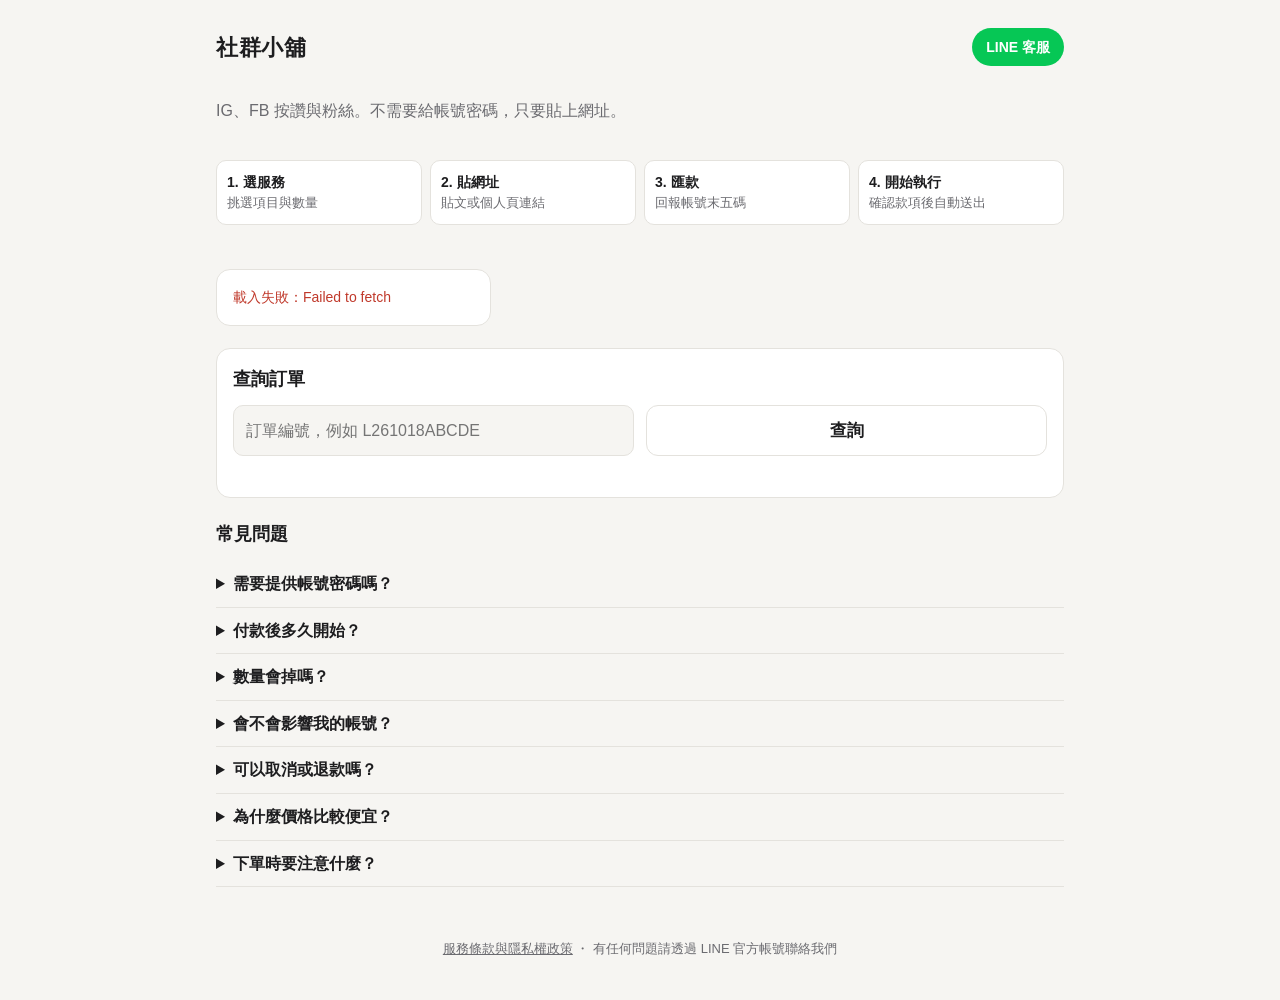
==== docs/index.html @ bbc2039a "First version: price-comparison ordering site Co-Authored-By: Claude Opus 5.5 <noreply@anthropic.com" ====
<!doctype html>
<html lang="zh-Hant">
<head>
<meta charset="utf-8">
<meta name="viewport" content="width=device-width, initial-scale=1">
<title>社群小舖｜IG / FB 按讚與粉絲</title>
<meta name="description" content="IG、FB 按讚與粉絲服務，免帳號密碼，匯款後人工確認、自動下單。">
<link rel="stylesheet" href="style.css">
</head>
<body>
<div class="wrap">
  <header>
    <h1 id="siteName">社群小舖</h1>
    <a class="line-btn" id="lineBtn" href="#" target="_blank" rel="noopener">LINE 客服</a>
  </header>
  <p class="hero">IG、FB 按讚與粉絲。不需要給帳號密碼，只要貼上網址。</p>

  <div class="steps">
    <div><b>1. 選服務</b>挑選項目與數量</div>
    <div><b>2. 貼網址</b>貼文或個人頁連結</div>
    <div><b>3. 匯款</b>回報帳號末五碼</div>
    <div><b>4. 開始執行</b>確認款項後自動送出</div>
  </div>

  <section>
    <div class="tabs" id="tabs"></div>
    <div class="grid" id="grid"><div class="card hint">載入中…</div></div>
  </section>

  <!-- 下單表單 -->
  <section id="orderBox" class="card hidden">
    <h2 id="formTitle">填寫訂單</h2>
    <p class="hint" id="formDesc"></p>
    <label for="link">網址</label>
    <input id="link" type="url" inputmode="url" placeholder="https://www.instagram.com/p/...">
    <label for="qty">數量 <span class="hint" id="qtyRange"></span></label>
    <input id="qty" type="number" inputmode="numeric">
    <div class="row2">
      <div><label for="name">姓名 / 暱稱</label><input id="name" autocomplete="name"></div>
      <div><label for="contact">LINE ID 或手機</label><input id="contact"></div>
    </div>
    <label style="display:flex;gap:8px;align-items:flex-start;color:var(--ink)">
      <input id="agree" type="checkbox" style="width:auto;margin-top:5px">
      <span>我已閱讀並同意<a href="terms.html" target="_blank">服務條款與風險說明</a></span>
    </label>
    <div class="total"><span>應付金額</span><b id="total">NT$ —</b></div>
    <div class="hint" id="minHint"></div>
    <button class="btn" id="submitBtn" disabled>送出訂單</button>
    <div class="msg" id="orderMsg"></div>
  </section>

  <!-- 下單成功：匯款資訊 -->
  <section id="payBox" class="card hidden">
    <h2>訂單已建立，請匯款</h2>
    <div class="hint">訂單編號（請截圖保存）</div>
    <div class="oid" id="payOid"></div>
    <p id="paySummary"></p>
    <div class="bank" id="bankInfo"></div>
    <label for="last5">匯款完成後，輸入你的帳號末五碼</label>
    <input id="last5" inputmode="numeric" maxlength="5" placeholder="12345">
    <button class="btn" id="reportBtn">我已匯款</button>
    <div class="msg" id="payMsg"></div>
  </section>

  <!-- 查詢訂單 -->
  <section class="card">
    <h2>查詢訂單</h2>
    <div class="row2">
      <input id="qid" placeholder="訂單編號，例如 L261018ABCDE">
      <button class="btn ghost" id="queryBtn" style="margin-top:0">查詢</button>
    </div>
    <div class="msg" id="queryMsg"></div>
    <div id="queryResult"></div>
  </section>

  <section>
    <h2>常見問題</h2>
    <details><summary>需要提供帳號密碼嗎？</summary>
      <p>不需要，我們也不會向你索取。只要提供貼文或個人頁的網址，帳號必須是公開狀態。</p></details>
    <details><summary>付款後多久開始？</summary>
      <p>我們會人工核對款項，確認後系統自動送出。核對時間通常在幾小時內，深夜匯款則在隔天處理。開始執行後，多數項目在數分鐘到 24 小時內完成，大量訂單會分批慢慢增加。</p></details>
    <details><summary>數量會掉嗎？</summary>
      <p>有可能。這類服務在完成後，數字可能因平台清理而減少。標示「含補單」的項目，在保固期內掉量可以申請補回；沒有標示的項目不提供補單。</p></details>
    <details><summary>會不會影響我的帳號？</summary>
      <p>購買互動數據不符合 Instagram 與 Facebook 的使用規範。雖然大多數人使用後沒有遇到問題，但我們無法保證平台不會降低觸及或限制帳號。請評估風險後再下單，建議不要用在非常重要的帳號上。</p></details>
    <details><summary>可以取消或退款嗎？</summary>
      <p>款項確認前可隨時取消，全額退款。已開始執行的訂單無法取消；若執行失敗或只完成部分數量，我們會退還未完成部分的金額。</p></details>
    <details><summary>為什麼價格比較便宜？</summary>
      <p>我們同時向多家供應商比價，每筆訂單自動選擇當下最划算、品質合格的來源，省下的成本直接反映在售價。</p></details>
    <details><summary>下單時要注意什麼？</summary>
      <ul>
        <li>執行期間請保持帳號公開，不要更改帳號名稱或刪除貼文。</li>
        <li>同一個網址請等上一筆完成後再下新單，否則數量可能無法正確計算。</li>
        <li>網址貼錯導致送到別的貼文或帳號，無法退款，送出前請再確認一次。</li>
      </ul></details>
  </section>

  <footer>
    <a href="terms.html">服務條款與隱私權政策</a> ・ 有任何問題請透過 LINE 官方帳號聯絡我們
  </footer>
</div>
<script src="config.js"></script>
<script src="app.js"></script>
</body>
</html>
---- docs/style.css ----
:root {
  --bg: #f6f5f2; --card: #fff; --ink: #1d1d1f; --muted: #6b6b70; --line: #e4e2dd;
  --accent: #e4405f; --accent-ink: #fff; --fb: #1877f2; --ok: #1f9d55; --warn: #c27c0e; --bad: #c0392b;
  --radius: 14px;
}
@media (prefers-color-scheme: dark) {
  :root { --bg: #141416; --card: #1e1e21; --ink: #f2f2f2; --muted: #9a9aa1; --line: #2e2e33; }
}
* { box-sizing: border-box; }
body { margin: 0; background: var(--bg); color: var(--ink);
  font: 16px/1.6 -apple-system, BlinkMacSystemFont, "PingFang TC", "Noto Sans TC", "Microsoft JhengHei", sans-serif; }
a { color: inherit; }
.wrap { max-width: 880px; margin: 0 auto; padding: 0 16px; }
header { padding: 28px 0 8px; display: flex; justify-content: space-between; align-items: center; gap: 12px; }
header h1 { font-size: 22px; margin: 0; letter-spacing: .5px; }
.line-btn { background: #06c755; color: #fff; text-decoration: none; padding: 8px 14px; border-radius: 999px; font-size: 14px; font-weight: 600; white-space: nowrap; }
.hero { padding: 8px 0 20px; color: var(--muted); }
.tabs { display: flex; gap: 8px; margin-bottom: 14px; }
.tab { border: 1px solid var(--line); background: var(--card); color: var(--ink); padding: 8px 16px; border-radius: 999px; cursor: pointer; font-size: 15px; }
.tab.on { background: var(--ink); color: var(--bg); border-color: var(--ink); }
.grid { display: grid; grid-template-columns: repeat(auto-fill, minmax(240px, 1fr)); gap: 12px; }
.card { background: var(--card); border: 1px solid var(--line); border-radius: var(--radius); padding: 16px; }
.product { cursor: pointer; transition: border-color .15s, transform .15s; }
.product:hover { border-color: var(--ink); transform: translateY(-1px); }
.product.on { border-color: var(--accent); box-shadow: 0 0 0 2px var(--accent) inset; }
.product h3 { margin: 0 0 4px; font-size: 17px; }
.price { font-size: 22px; font-weight: 700; }
.price small { font-size: 13px; color: var(--muted); font-weight: 400; }
.tag { display: inline-block; font-size: 12px; padding: 1px 8px; border-radius: 999px; border: 1px solid var(--line); color: var(--muted); margin-top: 6px; }
.tag.ok { color: var(--ok); border-color: currentColor; }
section { margin: 22px 0; }
h2 { font-size: 18px; margin: 0 0 12px; }
label { display: block; font-size: 14px; color: var(--muted); margin: 12px 0 4px; }
input, select { width: 100%; padding: 11px 12px; font-size: 16px; border: 1px solid var(--line); border-radius: 10px; background: var(--bg); color: var(--ink); }
input:focus { outline: 2px solid var(--accent); border-color: transparent; }
.row2 { display: grid; grid-template-columns: 1fr 1fr; gap: 12px; }
@media (max-width: 560px) { .row2 { grid-template-columns: 1fr; } }
.total { display: flex; justify-content: space-between; align-items: baseline; margin: 16px 0 4px; padding-top: 12px; border-top: 1px dashed var(--line); }
.total b { font-size: 26px; }
.btn { display: inline-block; width: 100%; padding: 13px; border: 0; border-radius: 12px; background: var(--accent); color: var(--accent-ink); font-size: 17px; font-weight: 700; cursor: pointer; margin-top: 12px; }
.btn:disabled { opacity: .45; cursor: not-allowed; }
.btn.ghost { background: transparent; color: var(--ink); border: 1px solid var(--line); }
.msg { font-size: 14px; margin-top: 8px; min-height: 1.2em; }
.msg.err { color: var(--bad); }
.msg.ok { color: var(--ok); }
.bank { white-space: pre-line; background: var(--bg); border: 1px solid var(--line); border-radius: 10px; padding: 12px; font-family: ui-monospace, Menlo, monospace; font-size: 15px; }
.oid { font-size: 20px; font-weight: 700; letter-spacing: 1px; }
.hint { font-size: 13px; color: var(--muted); }
details { border-bottom: 1px solid var(--line); padding: 10px 0; }
summary { cursor: pointer; font-weight: 600; }
details p, details ul { color: var(--muted); margin: 8px 0 0; }
footer { color: var(--muted); font-size: 13px; padding: 30px 0 40px; text-align: center; }
.hidden { display: none !important; }
.status { font-weight: 700; }
.steps { display: grid; grid-template-columns: repeat(4, 1fr); gap: 8px; font-size: 13px; color: var(--muted); }
.steps div { background: var(--card); border: 1px solid var(--line); border-radius: 10px; padding: 10px; }
.steps b { display: block; color: var(--ink); font-size: 14px; }
@media (max-width: 560px) { .steps { grid-template-columns: 1fr 1fr; } }
/* admin */
table { width: 100%; border-collapse: collapse; font-size: 14px; }
th, td { text-align: left; padding: 8px 6px; border-bottom: 1px solid var(--line); vertical-align: top; }
th { color: var(--muted); font-weight: 600; white-space: nowrap; }
.tbl { overflow-x: auto; }
.sbtn { padding: 6px 10px; border-radius: 8px; border: 1px solid var(--line); background: var(--card); color: var(--ink); cursor: pointer; font-size: 13px; white-space: nowrap; }
.sbtn.go { background: var(--accent); color: #fff; border-color: var(--accent); font-weight: 700; }
.toolbar { display: flex; flex-wrap: wrap; gap: 8px; align-items: center; }
.toolbar select { width: auto; }
.pill { font-size: 12px; padding: 2px 8px; border-radius: 999px; background: var(--bg); border: 1px solid var(--line); white-space: nowrap; }
.pill.wait { color: var(--warn); border-color: currentColor; }
.pill.pay { color: var(--accent); border-color: currentColor; font-weight: 700; }
.pill.run { color: var(--fb); border-color: currentColor; }
.pill.done { color: var(--ok); border-color: currentColor; }
.pill.bad { color: var(--bad); border-color: currentColor; }
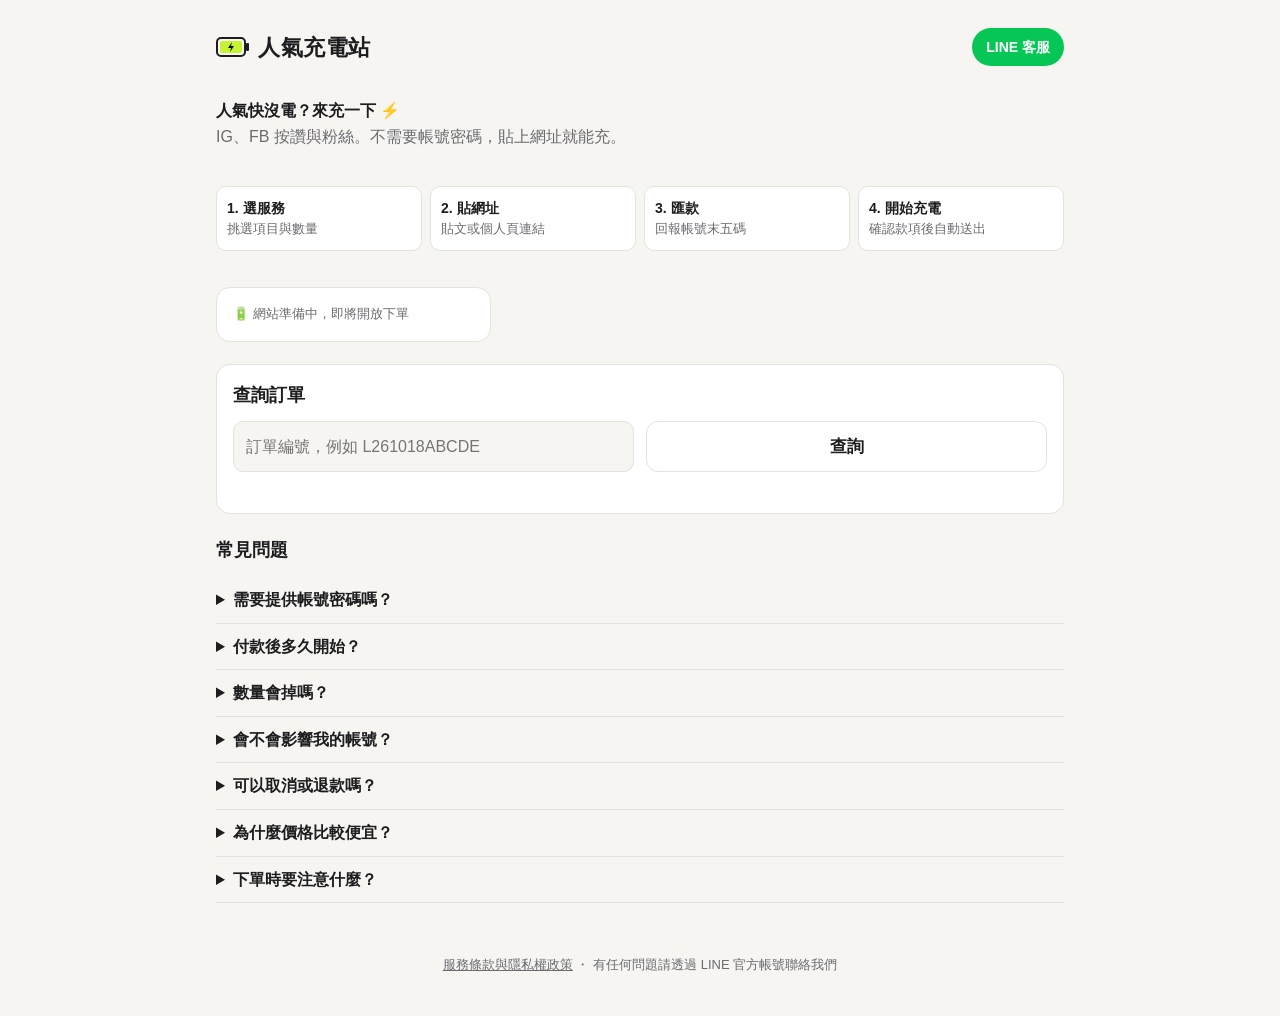
==== commit f87b00c2: "Rebrand to 人氣充電站 with battery theme; friendly placeholder before API is set Co-Authored-By: Claude O" ====
--- a/docs/index.html
+++ b/docs/index.html
@@ -3,23 +3,23 @@
 <head>
 <meta charset="utf-8">
 <meta name="viewport" content="width=device-width, initial-scale=1">
-<title>社群小舖｜IG / FB 按讚與粉絲</title>
+<title>人氣充電站｜IG / FB 按讚與粉絲</title>
 <meta name="description" content="IG、FB 按讚與粉絲服務，免帳號密碼，匯款後人工確認、自動下單。">
 <link rel="stylesheet" href="style.css">
 </head>
 <body>
 <div class="wrap">
   <header>
-    <h1 id="siteName">社群小舖</h1>
+    <h1><svg class="logo" viewBox="0 0 34 20" aria-hidden="true"><rect x="1" y="1" width="28" height="18" rx="4" fill="none" stroke="currentColor" stroke-width="2"/><rect x="30" y="6" width="3" height="8" rx="1" fill="currentColor"/><rect x="4" y="4" width="22" height="12" rx="2" fill="#c6f432"/><path d="M16 5l-4 6h3l-1 4 4-6h-3z" fill="#111"/></svg><span id="siteName">人氣充電站</span></h1>
     <a class="line-btn" id="lineBtn" href="#" target="_blank" rel="noopener">LINE 客服</a>
   </header>
-  <p class="hero">IG、FB 按讚與粉絲。不需要給帳號密碼，只要貼上網址。</p>
+  <p class="hero"><b>人氣快沒電？來充一下 ⚡</b><br>IG、FB 按讚與粉絲。不需要帳號密碼，貼上網址就能充。</p>
 
   <div class="steps">
     <div><b>1. 選服務</b>挑選項目與數量</div>
     <div><b>2. 貼網址</b>貼文或個人頁連結</div>
     <div><b>3. 匯款</b>回報帳號末五碼</div>
-    <div><b>4. 開始執行</b>確認款項後自動送出</div>
+    <div><b>4. 開始充電</b>確認款項後自動送出</div>
   </div>
 
   <section>
@@ -45,7 +45,7 @@
     </label>
     <div class="total"><span>應付金額</span><b id="total">NT$ —</b></div>
     <div class="hint" id="minHint"></div>
-    <button class="btn" id="submitBtn" disabled>送出訂單</button>
+    <button class="btn" id="submitBtn" disabled>⚡ 送出訂單</button>
     <div class="msg" id="orderMsg"></div>
   </section>
 
--- a/docs/style.css
+++ b/docs/style.css
@@ -1,10 +1,10 @@
 :root {
   --bg: #f6f5f2; --card: #fff; --ink: #1d1d1f; --muted: #6b6b70; --line: #e4e2dd;
-  --accent: #e4405f; --accent-ink: #fff; --fb: #1877f2; --ok: #1f9d55; --warn: #c27c0e; --bad: #c0392b;
+  --accent: #c6f432; --accent-ink: #111; --accent-deep: #4d7c0f; --fb: #1877f2; --ok: #1f9d55; --warn: #c27c0e; --bad: #c0392b;
   --radius: 14px;
 }
 @media (prefers-color-scheme: dark) {
-  :root { --bg: #141416; --card: #1e1e21; --ink: #f2f2f2; --muted: #9a9aa1; --line: #2e2e33; }
+  :root { --accent-deep: #c6f432; --bg: #141416; --card: #1e1e21; --ink: #f2f2f2; --muted: #9a9aa1; --line: #2e2e33; }
 }
 * { box-sizing: border-box; }
 body { margin: 0; background: var(--bg); color: var(--ink);
@@ -12,7 +12,10 @@
 a { color: inherit; }
 .wrap { max-width: 880px; margin: 0 auto; padding: 0 16px; }
 header { padding: 28px 0 8px; display: flex; justify-content: space-between; align-items: center; gap: 12px; }
-header h1 { font-size: 22px; margin: 0; letter-spacing: .5px; }
+header h1 { font-size: 22px; margin: 0; letter-spacing: .5px; display: flex; align-items: center; gap: 8px; }
+.logo { width: 34px; height: 20px; flex: none; }
+.hero b { color: var(--ink); }
+.pill.pay { background: var(--accent); color: #111; }
 .line-btn { background: #06c755; color: #fff; text-decoration: none; padding: 8px 14px; border-radius: 999px; font-size: 14px; font-weight: 600; white-space: nowrap; }
 .hero { padding: 8px 0 20px; color: var(--muted); }
 .tabs { display: flex; gap: 8px; margin-bottom: 14px; }
@@ -22,7 +25,7 @@
 .card { background: var(--card); border: 1px solid var(--line); border-radius: var(--radius); padding: 16px; }
 .product { cursor: pointer; transition: border-color .15s, transform .15s; }
 .product:hover { border-color: var(--ink); transform: translateY(-1px); }
-.product.on { border-color: var(--accent); box-shadow: 0 0 0 2px var(--accent) inset; }
+.product.on { border-color: var(--ink); box-shadow: 0 0 0 2px var(--accent) inset, 0 0 0 1px var(--ink); }
 .product h3 { margin: 0 0 4px; font-size: 17px; }
 .price { font-size: 22px; font-weight: 700; }
 .price small { font-size: 13px; color: var(--muted); font-weight: 400; }
@@ -32,7 +35,7 @@
 h2 { font-size: 18px; margin: 0 0 12px; }
 label { display: block; font-size: 14px; color: var(--muted); margin: 12px 0 4px; }
 input, select { width: 100%; padding: 11px 12px; font-size: 16px; border: 1px solid var(--line); border-radius: 10px; background: var(--bg); color: var(--ink); }
-input:focus { outline: 2px solid var(--accent); border-color: transparent; }
+input:focus { outline: 2px solid var(--accent-deep); border-color: transparent; }
 .row2 { display: grid; grid-template-columns: 1fr 1fr; gap: 12px; }
 @media (max-width: 560px) { .row2 { grid-template-columns: 1fr; } }
 .total { display: flex; justify-content: space-between; align-items: baseline; margin: 16px 0 4px; padding-top: 12px; border-top: 1px dashed var(--line); }
@@ -62,12 +65,12 @@
 th { color: var(--muted); font-weight: 600; white-space: nowrap; }
 .tbl { overflow-x: auto; }
 .sbtn { padding: 6px 10px; border-radius: 8px; border: 1px solid var(--line); background: var(--card); color: var(--ink); cursor: pointer; font-size: 13px; white-space: nowrap; }
-.sbtn.go { background: var(--accent); color: #fff; border-color: var(--accent); font-weight: 700; }
+.sbtn.go { background: var(--accent); color: #111; border-color: #111; font-weight: 700; }
 .toolbar { display: flex; flex-wrap: wrap; gap: 8px; align-items: center; }
 .toolbar select { width: auto; }
 .pill { font-size: 12px; padding: 2px 8px; border-radius: 999px; background: var(--bg); border: 1px solid var(--line); white-space: nowrap; }
 .pill.wait { color: var(--warn); border-color: currentColor; }
-.pill.pay { color: var(--accent); border-color: currentColor; font-weight: 700; }
+.pill.pay { border-color: #111; font-weight: 700; }
 .pill.run { color: var(--fb); border-color: currentColor; }
 .pill.done { color: var(--ok); border-color: currentColor; }
 .pill.bad { color: var(--bad); border-color: currentColor; }
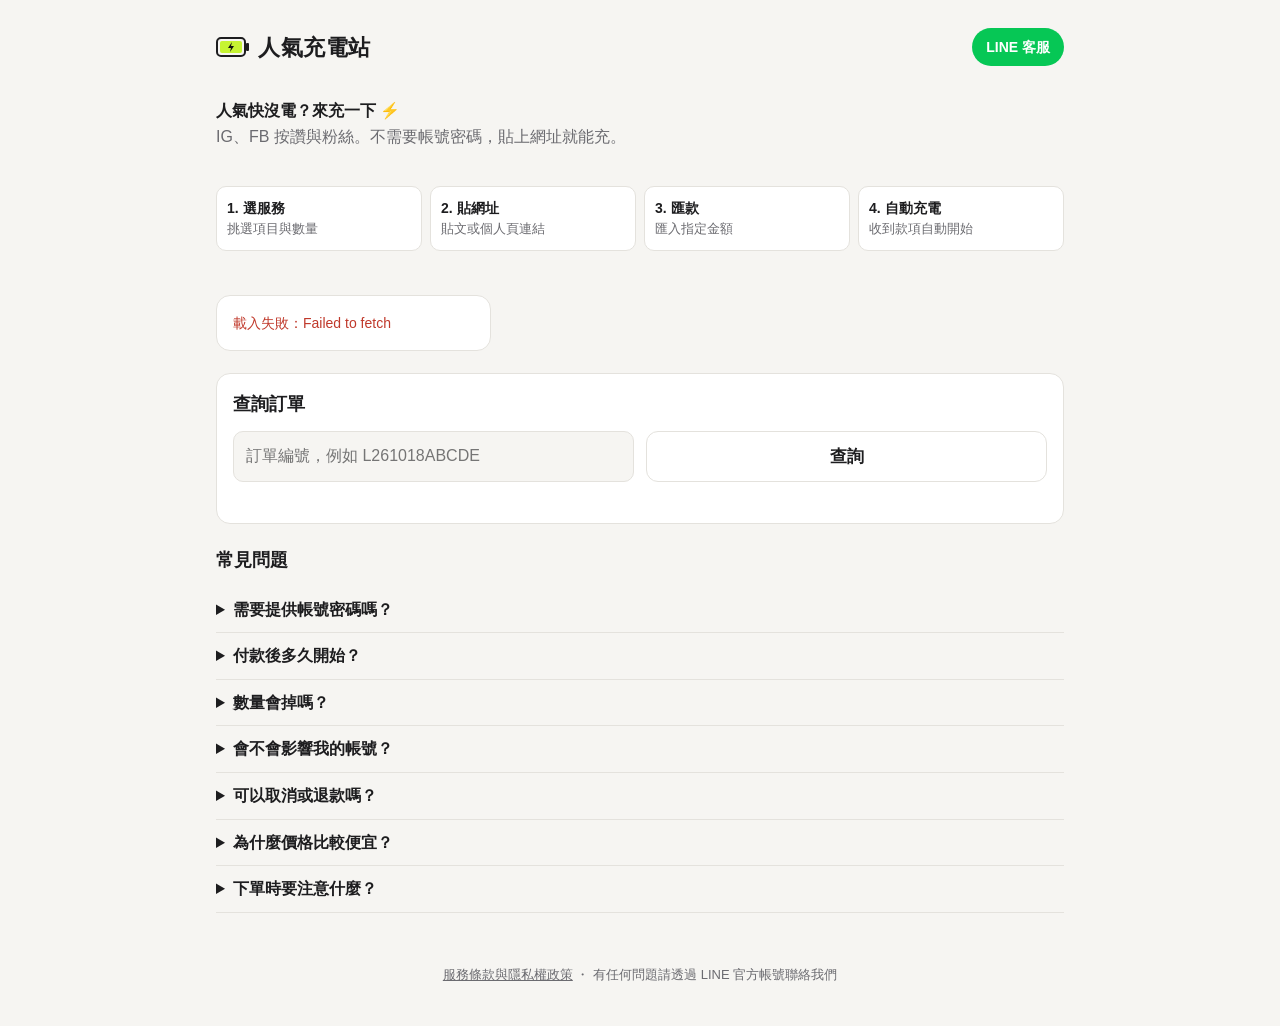
==== commit d6a825f4: "Auto reconciliation: unique payment amounts + bank push notification endpoint Co-Authored-By: Claude" ====
--- a/docs/index.html
+++ b/docs/index.html
@@ -18,8 +18,8 @@
   <div class="steps">
     <div><b>1. 選服務</b>挑選項目與數量</div>
     <div><b>2. 貼網址</b>貼文或個人頁連結</div>
-    <div><b>3. 匯款</b>回報帳號末五碼</div>
-    <div><b>4. 開始充電</b>確認款項後自動送出</div>
+    <div><b>3. 匯款</b>匯入指定金額</div>
+    <div><b>4. 自動充電</b>收到款項自動開始</div>
   </div>
 
   <section>
@@ -56,9 +56,12 @@
     <div class="oid" id="payOid"></div>
     <p id="paySummary"></p>
     <div class="bank" id="bankInfo"></div>
-    <label for="last5">匯款完成後，輸入你的帳號末五碼</label>
+    <p class="hint" style="color:var(--ink)">⚡ 請匯<b>完全相同的金額</b>（含識別尾數），系統收到款項後會<b>自動開始充電</b>，不用另外回報。</p>
+    <details style="border:0;padding:0"><summary class="hint">匯款超過 30 分鐘還沒開始？點這裡回報末五碼</summary>
+    <label for="last5">你的匯款帳號末五碼</label>
     <input id="last5" inputmode="numeric" maxlength="5" placeholder="12345">
-    <button class="btn" id="reportBtn">我已匯款</button>
+    <button class="btn ghost" id="reportBtn">回報匯款</button>
+    </details>
     <div class="msg" id="payMsg"></div>
   </section>
 
@@ -78,7 +81,7 @@
     <details><summary>需要提供帳號密碼嗎？</summary>
       <p>不需要，我們也不會向你索取。只要提供貼文或個人頁的網址，帳號必須是公開狀態。</p></details>
     <details><summary>付款後多久開始？</summary>
-      <p>我們會人工核對款項，確認後系統自動送出。核對時間通常在幾小時內，深夜匯款則在隔天處理。開始執行後，多數項目在數分鐘到 24 小時內完成，大量訂單會分批慢慢增加。</p></details>
+      <p>請匯入下單頁顯示的「完全相同金額」，系統收到款項後會自動開始，通常在幾分鐘內。若金額不符或系統無法辨識，會改由人工確認，可能需要幾小時。開始執行後，多數項目在數分鐘到 24 小時內完成，大量訂單會分批慢慢增加。</p></details>
     <details><summary>數量會掉嗎？</summary>
       <p>有可能。這類服務在完成後，數字可能因平台清理而減少。標示「含補單」的項目，在保固期內掉量可以申請補回；沒有標示的項目不提供補單。</p></details>
     <details><summary>會不會影響我的帳號？</summary>
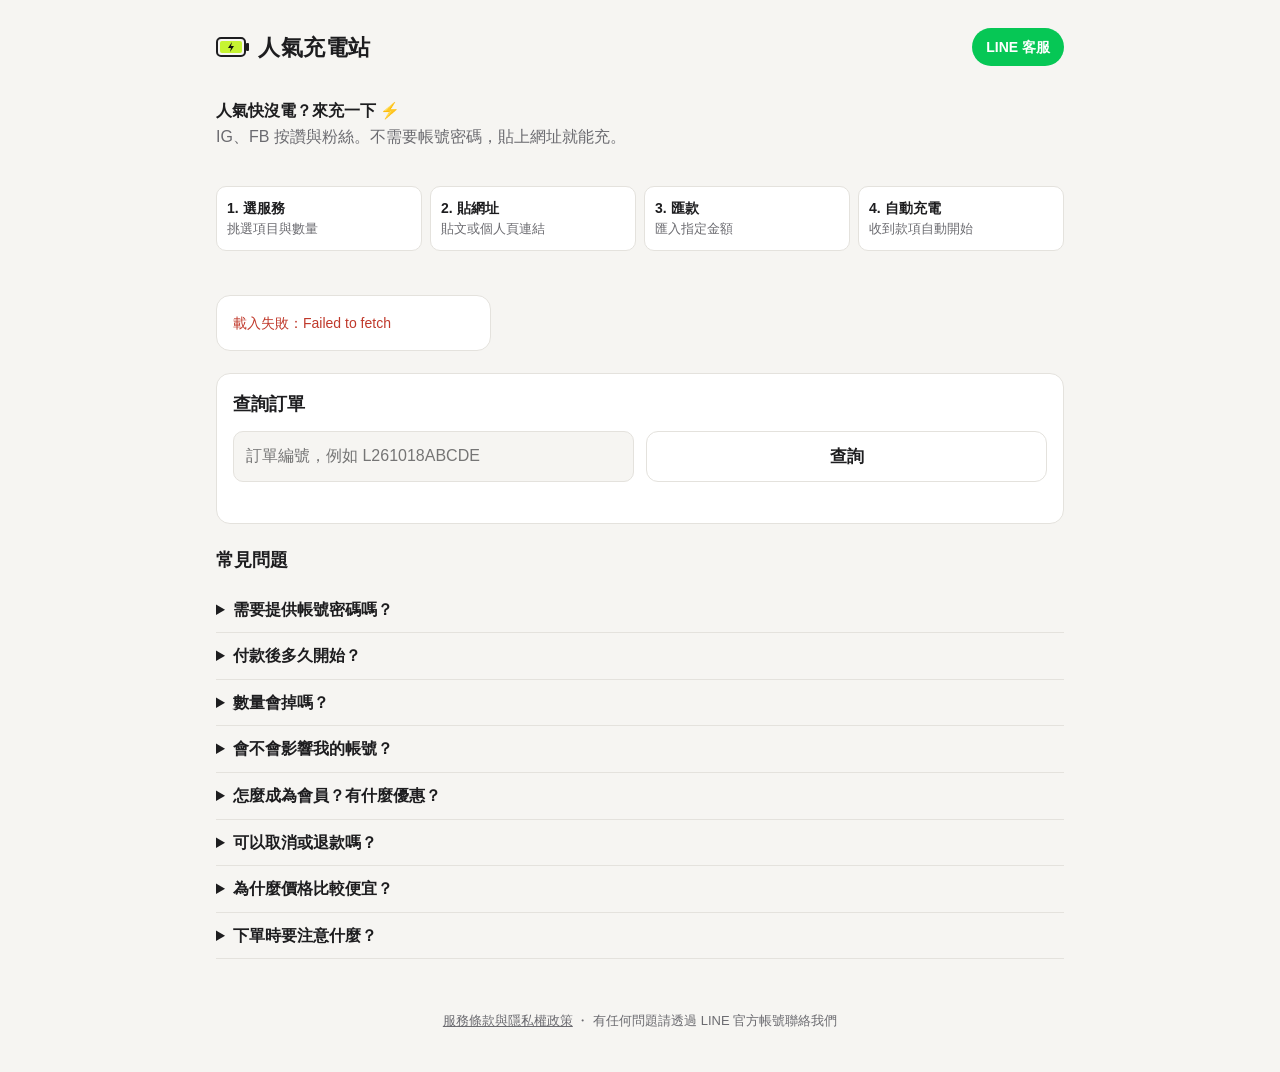
==== commit 37f62bda: "Add phone-based member discount and coupon codes Co-Authored-By: Claude Opus 5.5 <noreply@anthropic." ====
--- a/docs/index.html
+++ b/docs/index.html
@@ -37,13 +37,20 @@
     <input id="qty" type="number" inputmode="numeric">
     <div class="row2">
       <div><label for="name">姓名 / 暱稱</label><input id="name" autocomplete="name"></div>
-      <div><label for="contact">LINE ID 或手機</label><input id="contact"></div>
+      <div><label for="phone">手機（會員）</label><input id="phone" type="tel" inputmode="tel" autocomplete="tel" placeholder="0912345678"></div>
+    </div>
+    <p class="hint" style="margin:4px 0 0">💎 填手機就是會員，第二次下單起自動享老客折扣，不用註冊、不用密碼。</p>
+    <div class="row2">
+      <div><label for="contact">LINE ID（選填）</label><input id="contact"></div>
+      <div><label for="coupon">優惠碼（選填）</label>
+        <div style="display:flex;gap:6px"><input id="coupon" autocapitalize="characters" style="text-transform:uppercase"><button class="sbtn" id="couponBtn" type="button">套用</button></div></div>
     </div>
     <label style="display:flex;gap:8px;align-items:flex-start;color:var(--ink)">
       <input id="agree" type="checkbox" style="width:auto;margin-top:5px">
       <span>我已閱讀並同意<a href="terms.html" target="_blank">服務條款與風險說明</a></span>
     </label>
     <div class="total"><span>應付金額</span><b id="total">NT$ —</b></div>
+    <div class="hint" id="discountHint"></div>
     <div class="hint" id="minHint"></div>
     <button class="btn" id="submitBtn" disabled>⚡ 送出訂單</button>
     <div class="msg" id="orderMsg"></div>
@@ -55,8 +62,9 @@
     <div class="hint">訂單編號（請截圖保存）</div>
     <div class="oid" id="payOid"></div>
     <p id="paySummary"></p>
+    <p id="countdown" style="margin:8px 0"></p>
     <div class="bank" id="bankInfo"></div>
-    <p class="hint" style="color:var(--ink)">⚡ 請匯<b>完全相同的金額</b>（含識別尾數），系統收到款項後會<b>自動開始充電</b>，不用另外回報。</p>
+    <p class="hint" style="color:var(--ink)">⚡ 請匯<b>完全相同的金額</b>，系統收到款項後會<b>自動開始充電</b>，不用另外回報。</p>
     <details style="border:0;padding:0"><summary class="hint">匯款超過 30 分鐘還沒開始？點這裡回報末五碼</summary>
     <label for="last5">你的匯款帳號末五碼</label>
     <input id="last5" inputmode="numeric" maxlength="5" placeholder="12345">
@@ -86,6 +94,8 @@
       <p>有可能。這類服務在完成後，數字可能因平台清理而減少。標示「含補單」的項目，在保固期內掉量可以申請補回；沒有標示的項目不提供補單。</p></details>
     <details><summary>會不會影響我的帳號？</summary>
       <p>購買互動數據不符合 Instagram 與 Facebook 的使用規範。雖然大多數人使用後沒有遇到問題，但我們無法保證平台不會降低觸及或限制帳號。請評估風險後再下單，建議不要用在非常重要的帳號上。</p></details>
+    <details><summary>怎麼成為會員？有什麼優惠？</summary>
+      <p>下單時填手機號碼就是會員，不用註冊也不用設密碼。同一支手機之前有成功下單過，之後每次下單都會自動打折。拿到優惠碼的話，填在「優惠碼」欄位；老客折扣和優惠碼會自動幫你用比較划算的那一個。</p></details>
     <details><summary>可以取消或退款嗎？</summary>
       <p>款項確認前可隨時取消，全額退款。已開始執行的訂單無法取消；若執行失敗或只完成部分數量，我們會退還未完成部分的金額。</p></details>
     <details><summary>為什麼價格比較便宜？</summary>
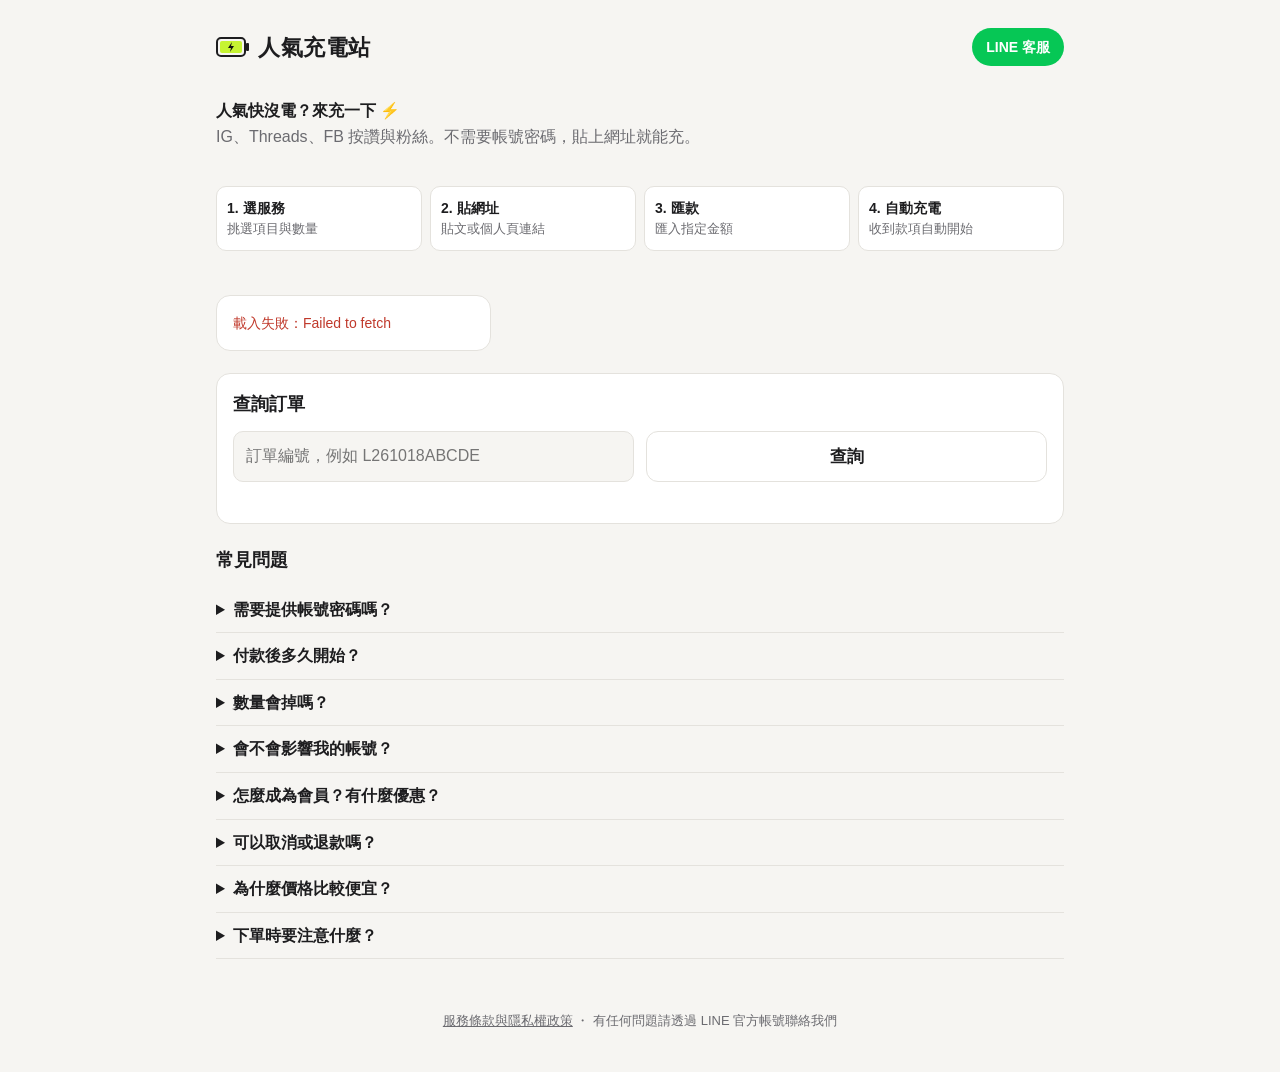
==== commit e2baa8c3: "Auto-switch stuck or cancelled orders to backup services, add refund flow, add Threads products Co-A" ====
--- a/docs/index.html
+++ b/docs/index.html
@@ -3,8 +3,8 @@
 <head>
 <meta charset="utf-8">
 <meta name="viewport" content="width=device-width, initial-scale=1">
-<title>人氣充電站｜IG / FB 按讚與粉絲</title>
-<meta name="description" content="IG、FB 按讚與粉絲服務，免帳號密碼，匯款後人工確認、自動下單。">
+<title>人氣充電站｜IG / Threads / FB 按讚與粉絲</title>
+<meta name="description" content="IG、Threads、FB 按讚與粉絲服務，免帳號密碼，匯款後人工確認、自動下單。">
 <link rel="stylesheet" href="style.css">
 </head>
 <body>
@@ -13,7 +13,7 @@
     <h1><svg class="logo" viewBox="0 0 34 20" aria-hidden="true"><rect x="1" y="1" width="28" height="18" rx="4" fill="none" stroke="currentColor" stroke-width="2"/><rect x="30" y="6" width="3" height="8" rx="1" fill="currentColor"/><rect x="4" y="4" width="22" height="12" rx="2" fill="#c6f432"/><path d="M16 5l-4 6h3l-1 4 4-6h-3z" fill="#111"/></svg><span id="siteName">人氣充電站</span></h1>
     <a class="line-btn" id="lineBtn" href="#" target="_blank" rel="noopener">LINE 客服</a>
   </header>
-  <p class="hero"><b>人氣快沒電？來充一下 ⚡</b><br>IG、FB 按讚與粉絲。不需要帳號密碼，貼上網址就能充。</p>
+  <p class="hero"><b>人氣快沒電？來充一下 ⚡</b><br>IG、Threads、FB 按讚與粉絲。不需要帳號密碼，貼上網址就能充。</p>
 
   <div class="steps">
     <div><b>1. 選服務</b>挑選項目與數量</div>
@@ -97,7 +97,7 @@
     <details><summary>怎麼成為會員？有什麼優惠？</summary>
       <p>下單時填手機號碼就是會員，不用註冊也不用設密碼。同一支手機之前有成功下單過，之後每次下單都會自動打折。拿到優惠碼的話，填在「優惠碼」欄位；老客折扣和優惠碼會自動幫你用比較划算的那一個。</p></details>
     <details><summary>可以取消或退款嗎？</summary>
-      <p>款項確認前可隨時取消，全額退款。已開始執行的訂單無法取消；若執行失敗或只完成部分數量，我們會退還未完成部分的金額。</p></details>
+      <p>款項確認前可隨時取消，全額退款。已開始執行的訂單無法取消。如果供應商延遲太久或無法執行，系統會先自動改用其他供應商重新執行；仍然無法完成，或只完成部分數量，會退還未完成部分的金額：在下方「查詢訂單」輸入訂單編號，填寫退款帳戶即可，通常 1–2 個工作天內退款。</p></details>
     <details><summary>為什麼價格比較便宜？</summary>
       <p>我們同時向多家供應商比價，每筆訂單自動選擇當下最划算、品質合格的來源，省下的成本直接反映在售價。</p></details>
     <details><summary>下單時要注意什麼？</summary>
